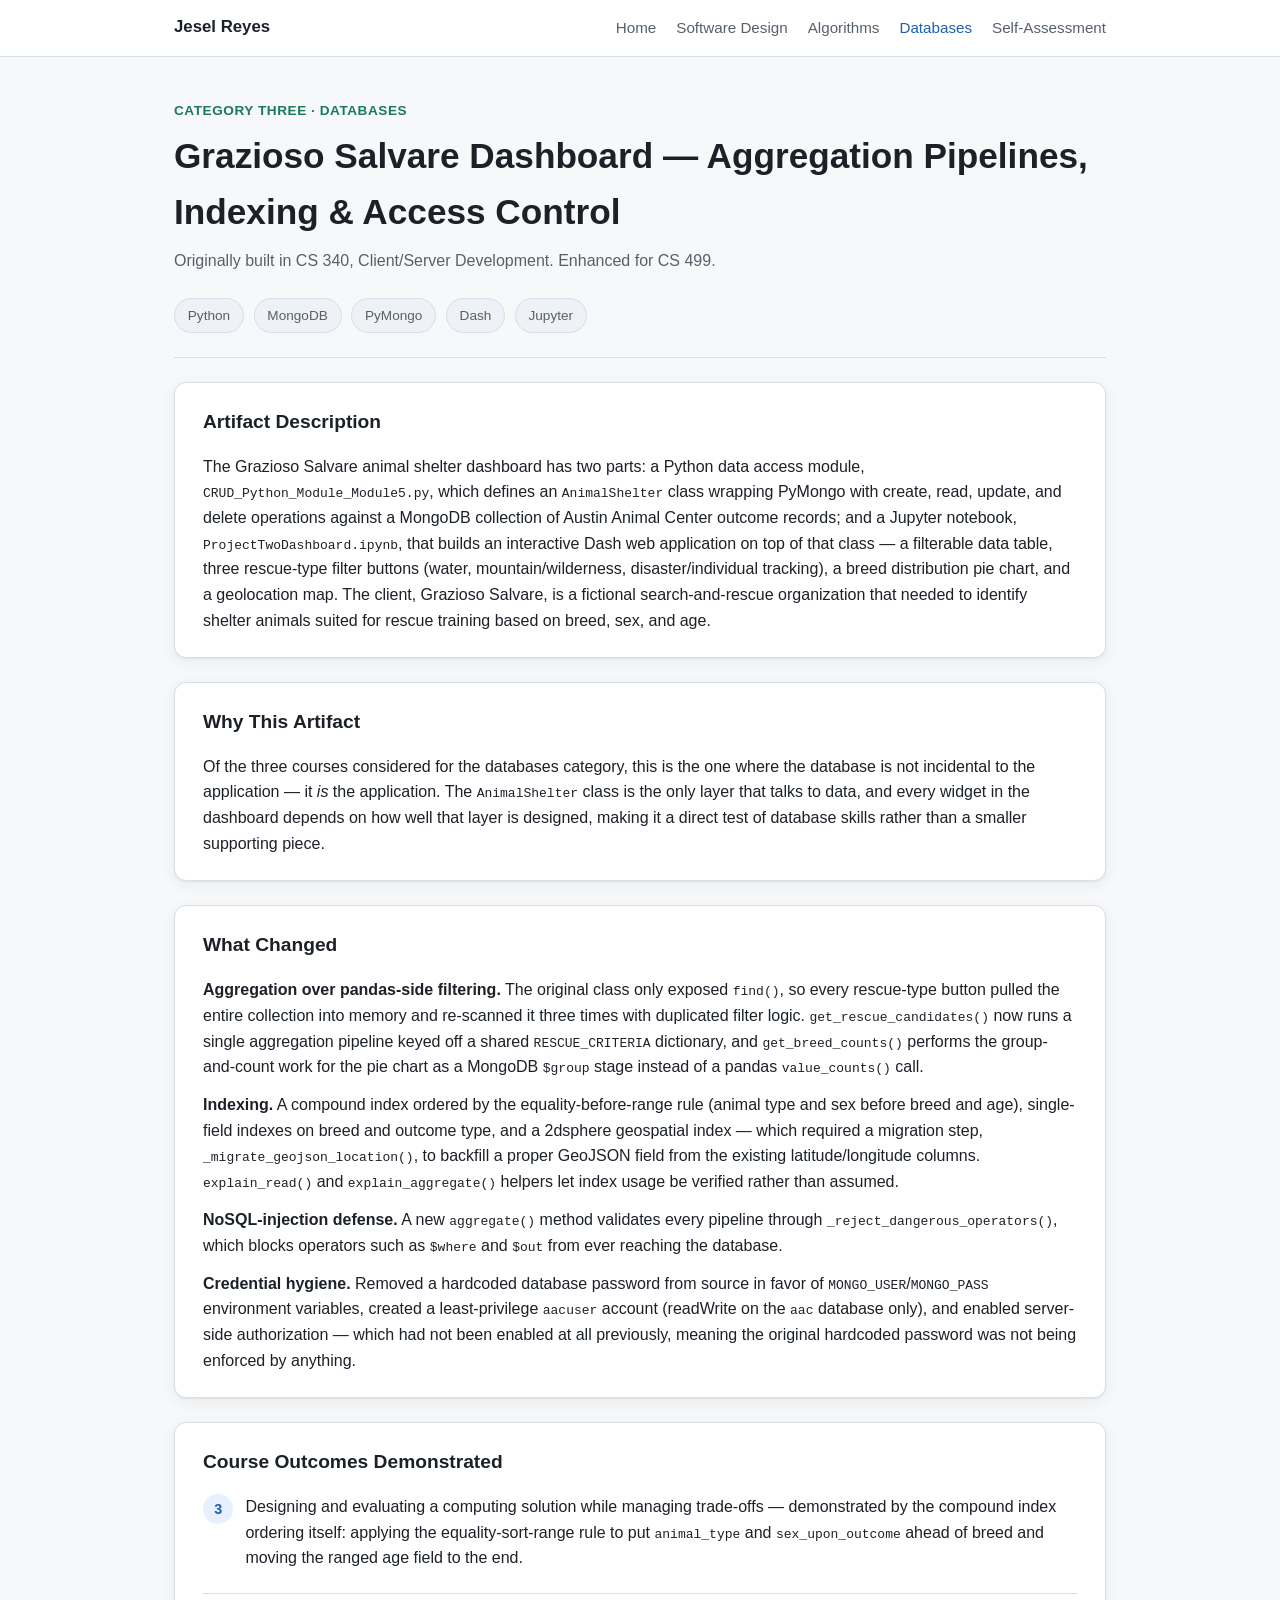
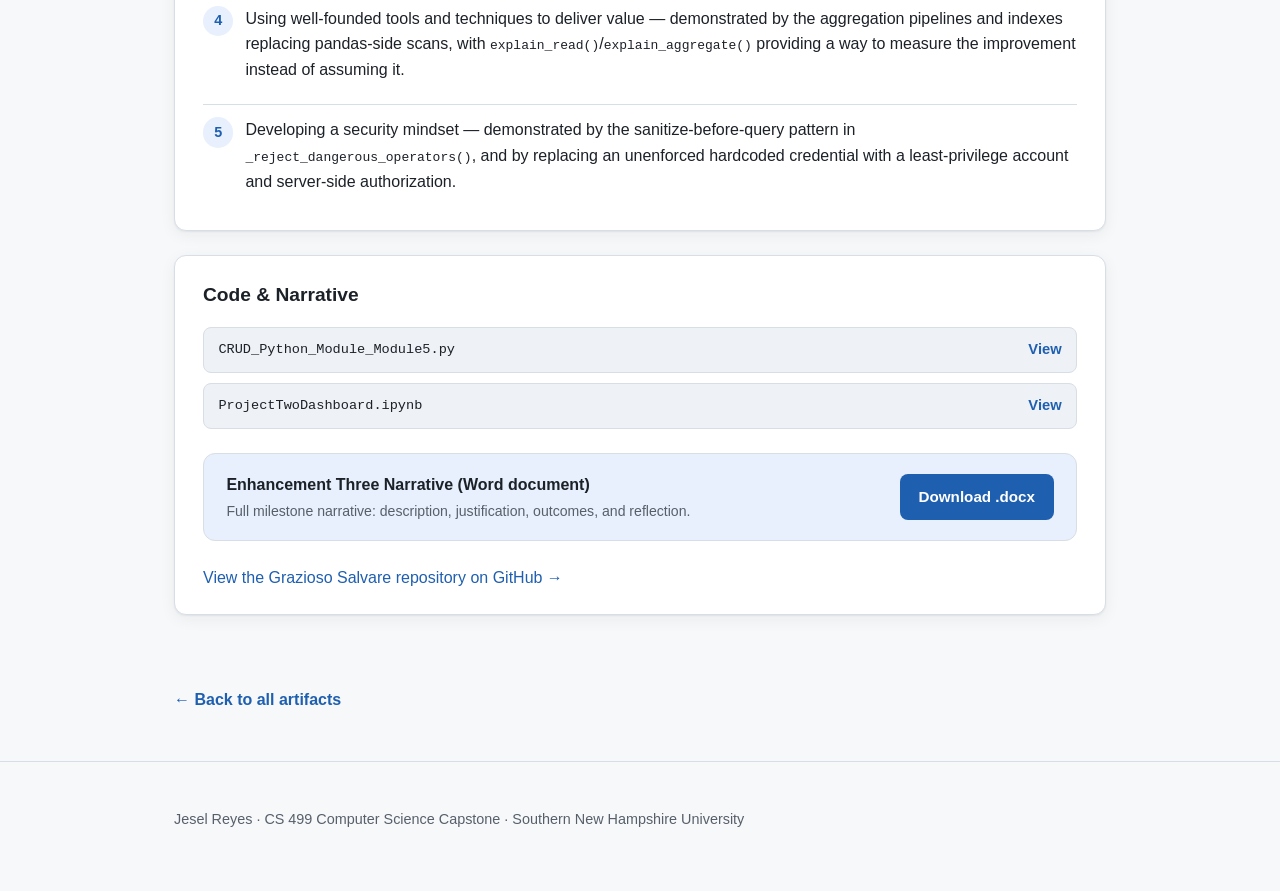
==== enhancement-three-databases.html @ bafa8aa2 "Add ePortfolio site: homepage and three enhancement artifact pages Homepage plus dedicated pages for" ====
<!DOCTYPE html>
<html lang="en">
<head>
<meta charset="UTF-8">
<meta name="viewport" content="width=device-width, initial-scale=1.0">
<title>Databases | Jesel Reyes ePortfolio</title>
<link rel="stylesheet" href="assets/css/style.css">
</head>
<body>

<header class="site-header">
  <div class="nav-inner">
    <a class="brand" href="index.html">Jesel Reyes</a>
    <nav class="nav-links">
      <a href="index.html">Home</a>
      <a href="enhancement-one-software-design.html">Software Design</a>
      <a href="enhancement-two-algorithms.html">Algorithms</a>
      <a href="enhancement-three-databases.html" class="active">Databases</a>
      <a href="self-assessment.html">Self-Assessment</a>
    </nav>
  </div>
</header>

<main>
  <div class="container">
    <div class="page-hero category-three">
      <span class="category-label">Category Three &middot; Databases</span>
      <h1>Grazioso Salvare Dashboard &mdash; Aggregation Pipelines, Indexing &amp; Access Control</h1>
      <p class="section-lead">Originally built in CS 340, Client/Server Development. Enhanced for CS 499.</p>
      <div class="meta-row">
        <span class="pill">Python</span>
        <span class="pill">MongoDB</span>
        <span class="pill">PyMongo</span>
        <span class="pill">Dash</span>
        <span class="pill">Jupyter</span>
      </div>
    </div>

    <section>
      <div class="content-block">
        <h2>Artifact Description</h2>
        <p>The Grazioso Salvare animal shelter dashboard has two parts: a Python data access module,
        <code>CRUD_Python_Module_Module5.py</code>, which defines an <code>AnimalShelter</code>
        class wrapping PyMongo with create, read, update, and delete operations against a MongoDB
        collection of Austin Animal Center outcome records; and a Jupyter notebook,
        <code>ProjectTwoDashboard.ipynb</code>, that builds an interactive Dash web application on
        top of that class &mdash; a filterable data table, three rescue-type filter buttons (water,
        mountain/wilderness, disaster/individual tracking), a breed distribution pie chart, and a
        geolocation map. The client, Grazioso Salvare, is a fictional search-and-rescue organization
        that needed to identify shelter animals suited for rescue training based on breed, sex, and age.</p>
      </div>

      <div class="content-block">
        <h2>Why This Artifact</h2>
        <p>Of the three courses considered for the databases category, this is the one where the
        database is not incidental to the application &mdash; it <em>is</em> the application. The
        <code>AnimalShelter</code> class is the only layer that talks to data, and every widget in
        the dashboard depends on how well that layer is designed, making it a direct test of
        database skills rather than a smaller supporting piece.</p>
      </div>

      <div class="content-block">
        <h2>What Changed</h2>
        <p><strong>Aggregation over pandas-side filtering.</strong> The original class only exposed
        <code>find()</code>, so every rescue-type button pulled the entire collection into memory
        and re-scanned it three times with duplicated filter logic. <code>get_rescue_candidates()</code>
        now runs a single aggregation pipeline keyed off a shared <code>RESCUE_CRITERIA</code>
        dictionary, and <code>get_breed_counts()</code> performs the group-and-count work for the
        pie chart as a MongoDB <code>$group</code> stage instead of a pandas <code>value_counts()</code> call.</p>
        <p><strong>Indexing.</strong> A compound index ordered by the equality-before-range rule
        (animal type and sex before breed and age), single-field indexes on breed and outcome type,
        and a 2dsphere geospatial index &mdash; which required a migration step,
        <code>_migrate_geojson_location()</code>, to backfill a proper GeoJSON field from the
        existing latitude/longitude columns. <code>explain_read()</code> and
        <code>explain_aggregate()</code> helpers let index usage be verified rather than assumed.</p>
        <p><strong>NoSQL-injection defense.</strong> A new <code>aggregate()</code> method validates
        every pipeline through <code>_reject_dangerous_operators()</code>, which blocks operators
        such as <code>$where</code> and <code>$out</code> from ever reaching the database.</p>
        <p><strong>Credential hygiene.</strong> Removed a hardcoded database password from source in
        favor of <code>MONGO_USER</code>/<code>MONGO_PASS</code> environment variables, created a
        least-privilege <code>aacuser</code> account (readWrite on the <code>aac</code> database
        only), and enabled server-side authorization &mdash; which had not been enabled at all
        previously, meaning the original hardcoded password was not being enforced by anything.</p>
      </div>

      <div class="content-block">
        <h2>Course Outcomes Demonstrated</h2>
        <div class="outcome-grid">
          <div class="outcome-item">
            <span class="outcome-num">3</span>
            <p>Designing and evaluating a computing solution while managing trade-offs &mdash;
            demonstrated by the compound index ordering itself: applying the equality-sort-range
            rule to put <code>animal_type</code> and <code>sex_upon_outcome</code> ahead of breed
            and moving the ranged age field to the end.</p>
          </div>
          <div class="outcome-item">
            <span class="outcome-num">4</span>
            <p>Using well-founded tools and techniques to deliver value &mdash; demonstrated by the
            aggregation pipelines and indexes replacing pandas-side scans, with
            <code>explain_read()</code>/<code>explain_aggregate()</code> providing a way to measure
            the improvement instead of assuming it.</p>
          </div>
          <div class="outcome-item">
            <span class="outcome-num">5</span>
            <p>Developing a security mindset &mdash; demonstrated by the sanitize-before-query
            pattern in <code>_reject_dangerous_operators()</code>, and by replacing an unenforced
            hardcoded credential with a least-privilege account and server-side authorization.</p>
          </div>
        </div>
      </div>

      <div class="content-block">
        <h2>Code &amp; Narrative</h2>
        <ul class="file-list">
          <li><code>CRUD_Python_Module_Module5.py</code><a href="artifacts/category-three-databases/CRUD_Python_Module_Module5.py">View</a></li>
          <li><code>ProjectTwoDashboard.ipynb</code><a href="artifacts/category-three-databases/ProjectTwoDashboard.ipynb">View</a></li>
        </ul>

        <div class="download-card">
          <div>
            <div class="label">Enhancement Three Narrative (Word document)</div>
            <div class="hint">Full milestone narrative: description, justification, outcomes, and reflection.</div>
          </div>
          <a class="btn btn-primary" href="artifacts/category-three-databases/Enhancement_Three_Databases_Narrative.docx">Download .docx</a>
        </div>

        <p><a href="https://github.com/jesreyes9/CS-340-12596" target="_blank" rel="noopener">View the Grazioso Salvare repository on GitHub &rarr;</a></p>
      </div>
    </section>

    <a class="back-link" href="index.html">&larr; Back to all artifacts</a>
  </div>
</main>

<footer class="site-footer">
  <div class="container">
    <p>Jesel Reyes &middot; CS 499 Computer Science Capstone &middot; Southern New Hampshire University</p>
  </div>
</footer>

</body>
</html>
---- assets/css/style.css ----
/* ---------- Design tokens ---------- */
:root {
  --bg: #f7f8fa;
  --surface: #ffffff;
  --surface-alt: #eef1f6;
  --text: #1c2128;
  --text-muted: #57606a;
  --border: #d8dee6;
  --accent: #1f5fb0;
  --accent-strong: #163f78;
  --accent-soft: #e7f0fc;
  --tag-one: #1f5fb0;
  --tag-two: #6a3fa0;
  --tag-three: #1b7a5a;
  --code-bg: #0f1420;
  --code-text: #d8e0ee;
  --shadow: 0 1px 2px rgba(20, 26, 36, 0.06), 0 4px 16px rgba(20, 26, 36, 0.06);
}

@media (prefers-color-scheme: dark) {
  :root {
    --bg: #0f1318;
    --surface: #171c23;
    --surface-alt: #1e242c;
    --text: #e6e9ef;
    --text-muted: #9aa5b1;
    --border: #2b333d;
    --accent: #6ea8ff;
    --accent-strong: #9cc4ff;
    --accent-soft: #182636;
    --tag-one: #6ea8ff;
    --tag-two: #c49aff;
    --tag-three: #5fd1a5;
    --code-bg: #0a0e14;
    --code-text: #d8e0ee;
    --shadow: 0 1px 2px rgba(0, 0, 0, 0.3), 0 4px 20px rgba(0, 0, 0, 0.35);
  }
}

* { box-sizing: border-box; }

html { scroll-behavior: smooth; }

body {
  margin: 0;
  background: var(--bg);
  color: var(--text);
  font-family: -apple-system, BlinkMacSystemFont, "Segoe UI", Roboto, Helvetica, Arial, sans-serif;
  line-height: 1.6;
}

a { color: var(--accent); text-decoration: none; }
a:hover { text-decoration: underline; }

.container {
  max-width: 980px;
  margin: 0 auto;
  padding: 0 1.5rem;
}

/* ---------- Header / nav ---------- */
.site-header {
  background: var(--surface);
  border-bottom: 1px solid var(--border);
  position: sticky;
  top: 0;
  z-index: 10;
}

.nav-inner {
  max-width: 980px;
  margin: 0 auto;
  padding: 0.9rem 1.5rem;
  display: flex;
  align-items: center;
  justify-content: space-between;
  flex-wrap: wrap;
  gap: 0.5rem 1rem;
}

.brand {
  font-weight: 700;
  font-size: 1.05rem;
  color: var(--text);
}
.brand:hover { text-decoration: none; color: var(--accent); }

.nav-links {
  display: flex;
  gap: 1.25rem;
  flex-wrap: wrap;
  font-size: 0.95rem;
}

.nav-links a {
  color: var(--text-muted);
  font-weight: 500;
}
.nav-links a:hover, .nav-links a.active {
  color: var(--accent);
  text-decoration: none;
}

/* ---------- Hero ---------- */
.hero {
  padding: 3.5rem 0 2.5rem;
}

.hero h1 {
  font-size: clamp(1.8rem, 4vw, 2.6rem);
  margin: 0 0 0.5rem;
  letter-spacing: -0.01em;
}

.hero .subtitle {
  font-size: 1.15rem;
  color: var(--text-muted);
  max-width: 62ch;
}

.hero-cta {
  margin-top: 1.5rem;
  display: flex;
  gap: 0.75rem;
  flex-wrap: wrap;
}

.btn {
  display: inline-block;
  padding: 0.6rem 1.1rem;
  border-radius: 8px;
  font-weight: 600;
  font-size: 0.95rem;
  border: 1px solid transparent;
}
.btn:hover { text-decoration: none; }

.btn-primary {
  background: var(--accent);
  color: #fff;
}
.btn-primary:hover { background: var(--accent-strong); }

.btn-outline {
  background: transparent;
  border-color: var(--border);
  color: var(--text);
}
.btn-outline:hover { border-color: var(--accent); color: var(--accent); }

/* ---------- Section headings ---------- */
section { padding: 1.5rem 0; }

.section-title {
  font-size: 1.5rem;
  margin: 0 0 0.25rem;
}

.section-lead {
  color: var(--text-muted);
  margin: 0 0 1.5rem;
  max-width: 68ch;
}

/* ---------- Artifact cards (home grid) ---------- */
.card-grid {
  display: grid;
  grid-template-columns: repeat(auto-fit, minmax(270px, 1fr));
  gap: 1.25rem;
}

.card {
  background: var(--surface);
  border: 1px solid var(--border);
  border-radius: 12px;
  padding: 1.5rem;
  box-shadow: var(--shadow);
  display: flex;
  flex-direction: column;
  gap: 0.75rem;
}

.tag {
  display: inline-block;
  font-size: 0.75rem;
  font-weight: 700;
  letter-spacing: 0.03em;
  text-transform: uppercase;
  padding: 0.2rem 0.55rem;
  border-radius: 999px;
  background: var(--accent-soft);
  color: var(--accent);
  width: fit-content;
}

.card h3 {
  margin: 0;
  font-size: 1.15rem;
}

.card p {
  margin: 0;
  color: var(--text-muted);
  font-size: 0.95rem;
}

.card .card-link {
  margin-top: auto;
  font-weight: 600;
  font-size: 0.9rem;
}

/* ---------- Artifact detail pages ---------- */
.page-hero {
  padding: 2.5rem 0 1.5rem;
  border-bottom: 1px solid var(--border);
}

.category-label {
  font-weight: 700;
  font-size: 0.85rem;
  text-transform: uppercase;
  letter-spacing: 0.04em;
}

.category-one .category-label { color: var(--tag-one); }
.category-two .category-label { color: var(--tag-two); }
.category-three .category-label { color: var(--tag-three); }

.page-hero h1 {
  margin: 0.35rem 0 0.5rem;
  font-size: clamp(1.6rem, 3.4vw, 2.2rem);
}

.meta-row {
  display: flex;
  gap: 0.6rem;
  flex-wrap: wrap;
  margin-top: 1rem;
}

.pill {
  font-size: 0.85rem;
  padding: 0.35rem 0.8rem;
  border-radius: 999px;
  background: var(--surface-alt);
  border: 1px solid var(--border);
  color: var(--text-muted);
}

.content-block {
  background: var(--surface);
  border: 1px solid var(--border);
  border-radius: 12px;
  padding: 1.5rem 1.75rem;
  margin-bottom: 1.5rem;
  box-shadow: var(--shadow);
}

.content-block h2 {
  margin-top: 0;
  font-size: 1.2rem;
}

.content-block p { margin: 0.75rem 0; }
.content-block p:first-of-type { margin-top: 0; }
.content-block p:last-child { margin-bottom: 0; }

.file-list {
  display: grid;
  gap: 0.6rem;
  margin: 0;
  padding: 0;
  list-style: none;
}

.file-list li {
  display: flex;
  align-items: center;
  justify-content: space-between;
  gap: 1rem;
  padding: 0.65rem 0.9rem;
  background: var(--surface-alt);
  border: 1px solid var(--border);
  border-radius: 8px;
  font-size: 0.92rem;
}

.file-list code {
  font-family: ui-monospace, SFMono-Regular, Menlo, Consolas, monospace;
  font-size: 0.85rem;
  color: var(--text);
}

.file-list a { font-weight: 600; white-space: nowrap; }

.two-col {
  display: grid;
  grid-template-columns: 1fr 1fr;
  gap: 1.5rem;
}

@media (max-width: 720px) {
  .two-col { grid-template-columns: 1fr; }
}

.outcome-grid {
  display: grid;
  gap: 0.6rem;
}

.outcome-item {
  display: flex;
  gap: 0.75rem;
  align-items: flex-start;
  padding: 0.75rem 0;
  border-top: 1px solid var(--border);
}
.outcome-item:first-child { border-top: none; padding-top: 0; }

.outcome-num {
  flex-shrink: 0;
  width: 1.9rem;
  height: 1.9rem;
  border-radius: 50%;
  background: var(--accent-soft);
  color: var(--accent);
  font-weight: 700;
  font-size: 0.9rem;
  display: flex;
  align-items: center;
  justify-content: center;
}

.download-card {
  display: flex;
  align-items: center;
  justify-content: space-between;
  gap: 1rem;
  flex-wrap: wrap;
  background: var(--accent-soft);
  border: 1px solid var(--border);
  border-radius: 12px;
  padding: 1.1rem 1.4rem;
  margin: 1.5rem 0;
}

.download-card .label {
  font-weight: 600;
}
.download-card .hint {
  color: var(--text-muted);
  font-size: 0.88rem;
  margin-top: 0.15rem;
}

/* ---------- Self-assessment prose page ---------- */
.prose {
  max-width: 72ch;
}
.prose p { margin: 1rem 0; }
.prose h2 { margin-top: 2rem; }

/* ---------- Footer ---------- */
.site-footer {
  border-top: 1px solid var(--border);
  margin-top: 3rem;
  padding: 2rem 0 3rem;
  color: var(--text-muted);
  font-size: 0.9rem;
}

.site-footer a { color: var(--text-muted); text-decoration: underline; }

.back-link {
  display: inline-block;
  margin: 1.5rem 0 0;
  font-weight: 600;
}
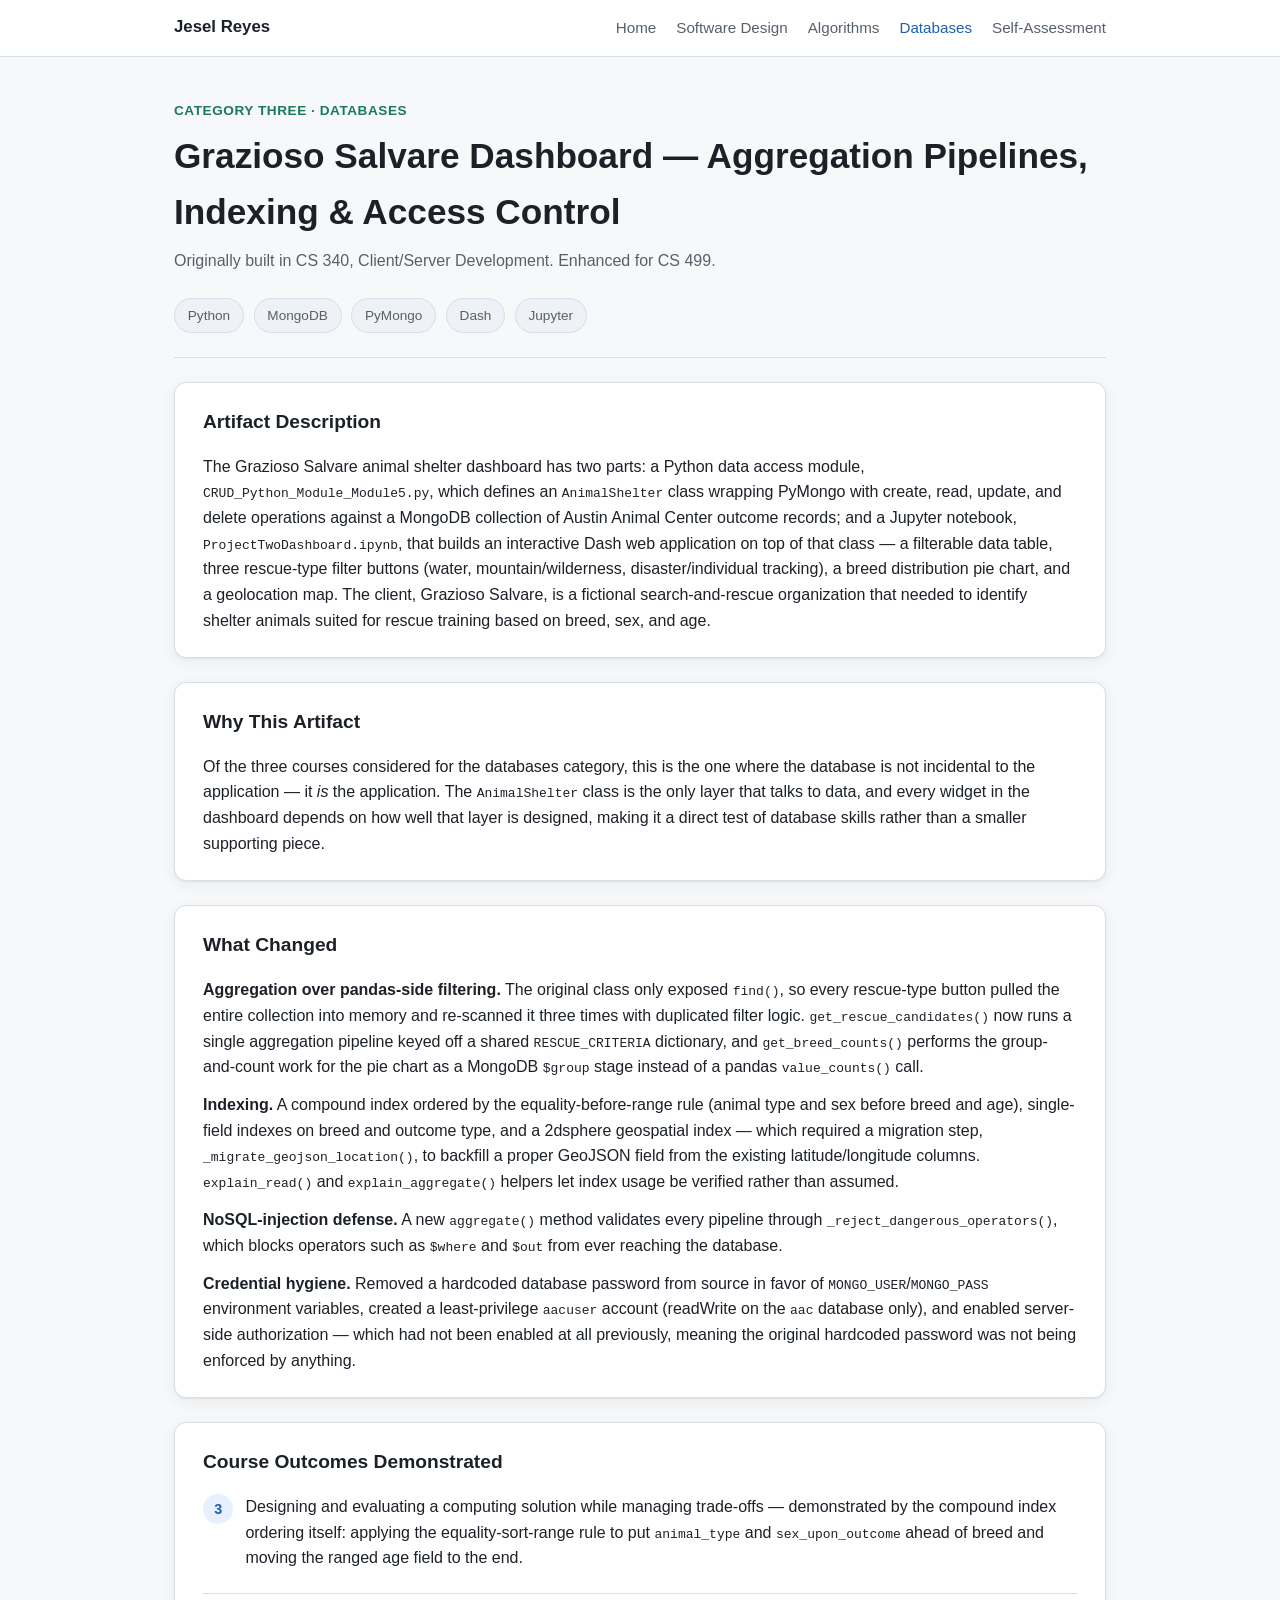
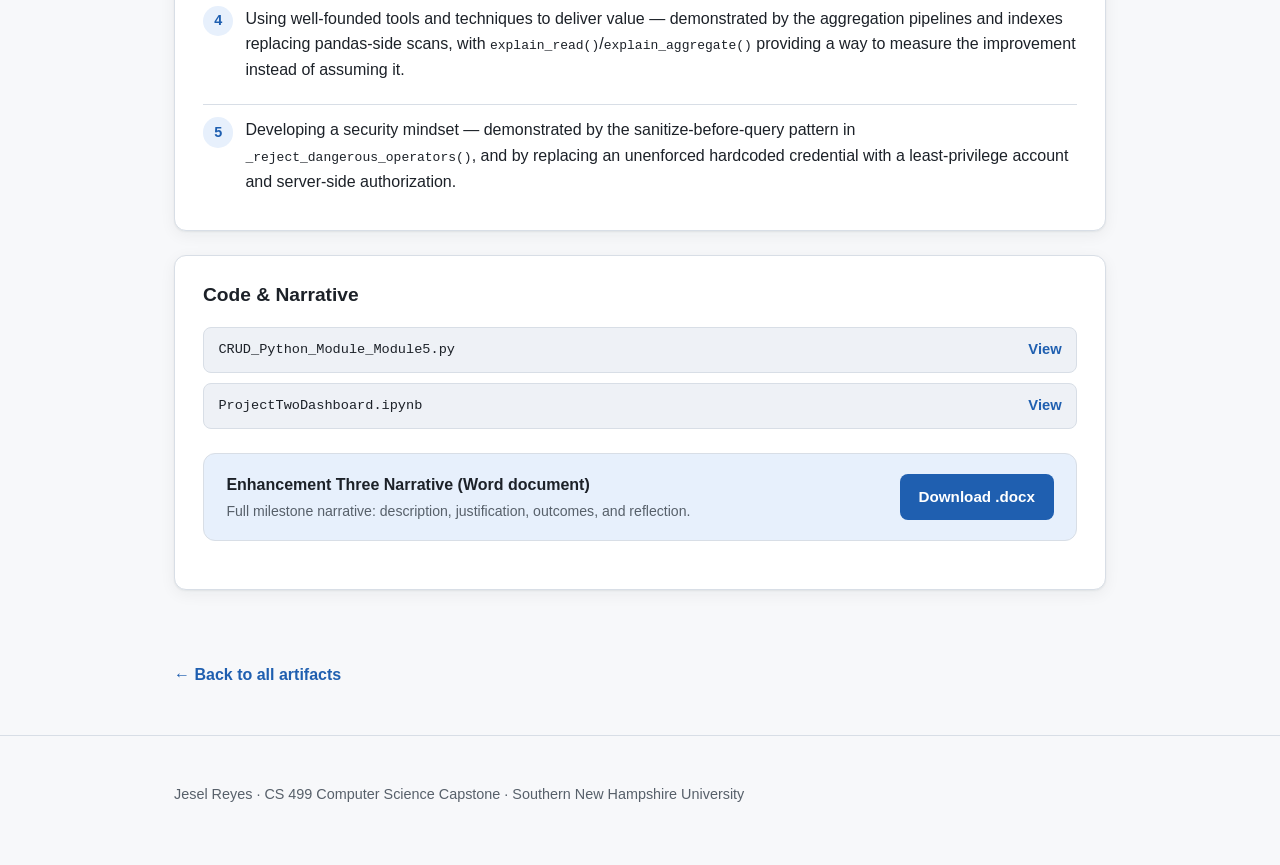
==== commit c75aabff: "Add professional self-assessment page; drop dead external repo link Removes the link to the CS-340-1" ====
--- a/enhancement-three-databases.html
+++ b/enhancement-three-databases.html
@@ -123,8 +123,6 @@
           </div>
           <a class="btn btn-primary" href="artifacts/category-three-databases/Enhancement_Three_Databases_Narrative.docx">Download .docx</a>
         </div>
-
-        <p><a href="https://github.com/jesreyes9/CS-340-12596" target="_blank" rel="noopener">View the Grazioso Salvare repository on GitHub &rarr;</a></p>
       </div>
     </section>
 
